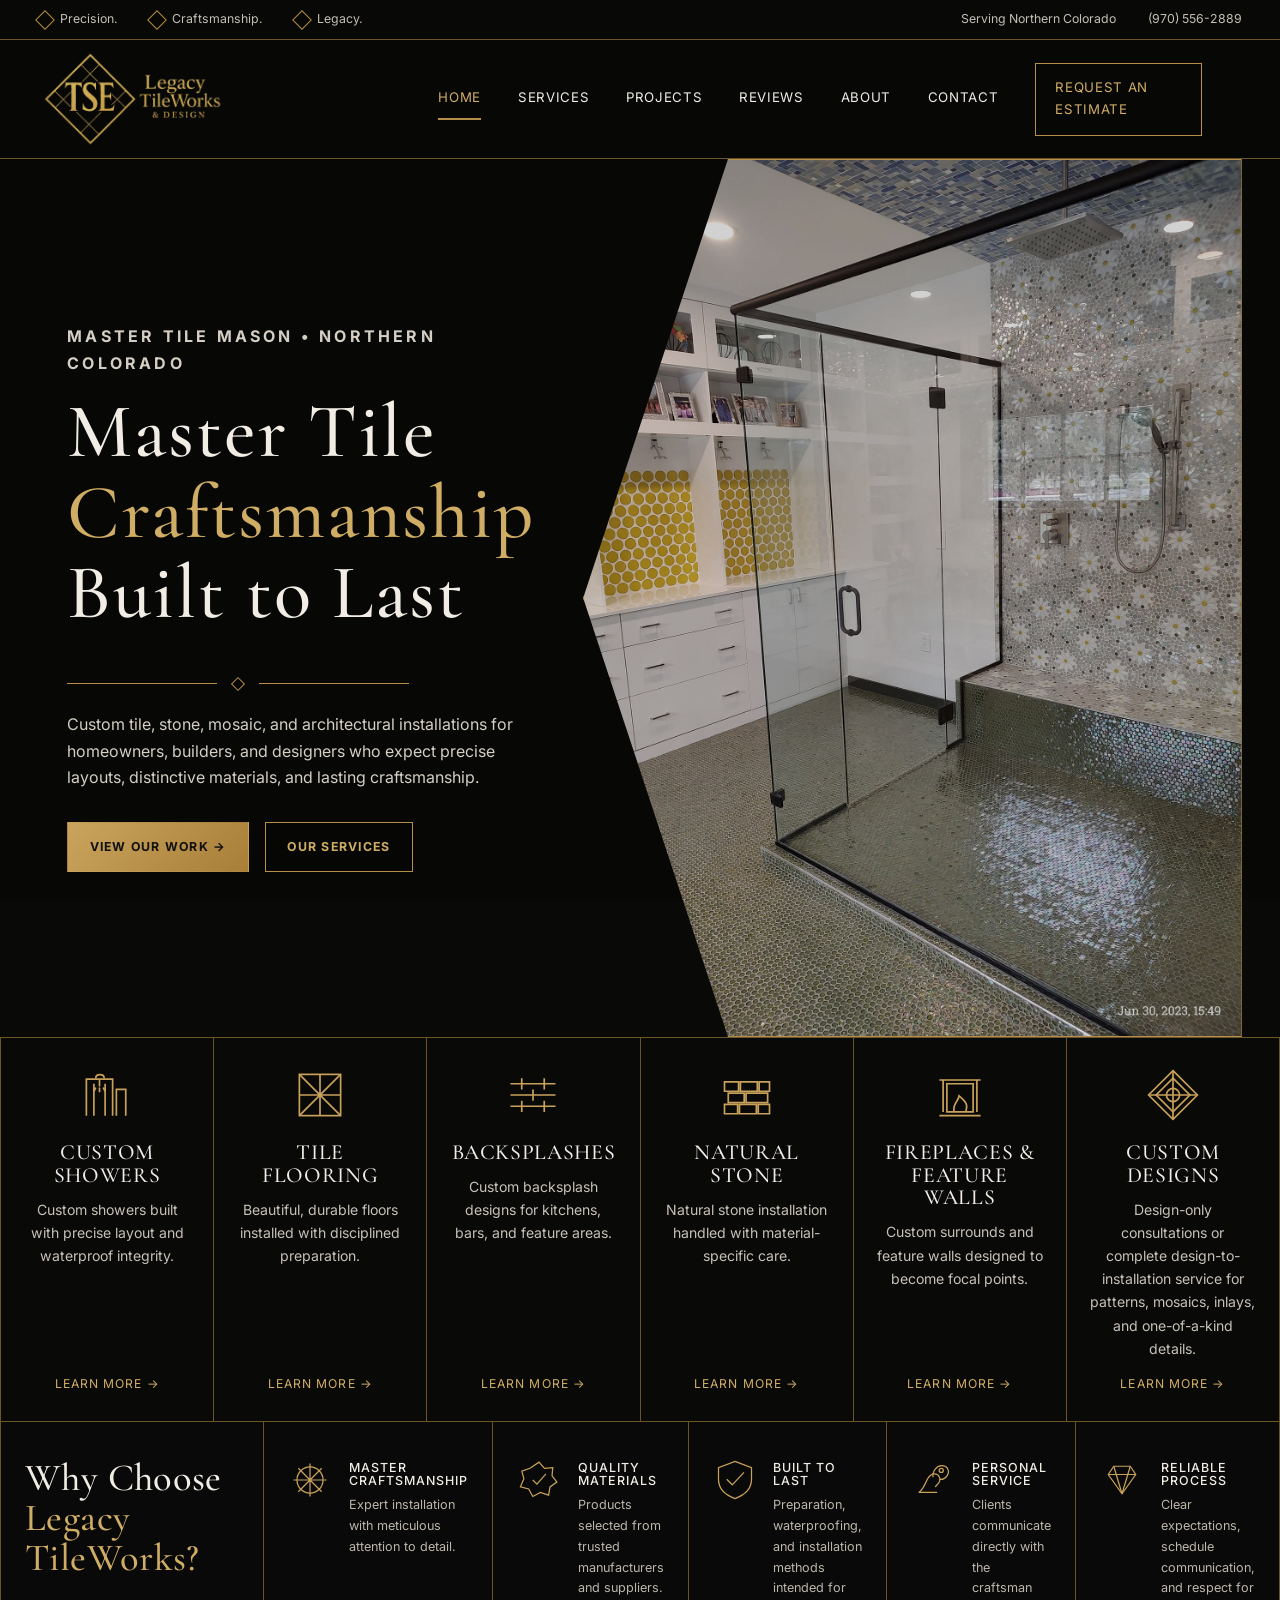
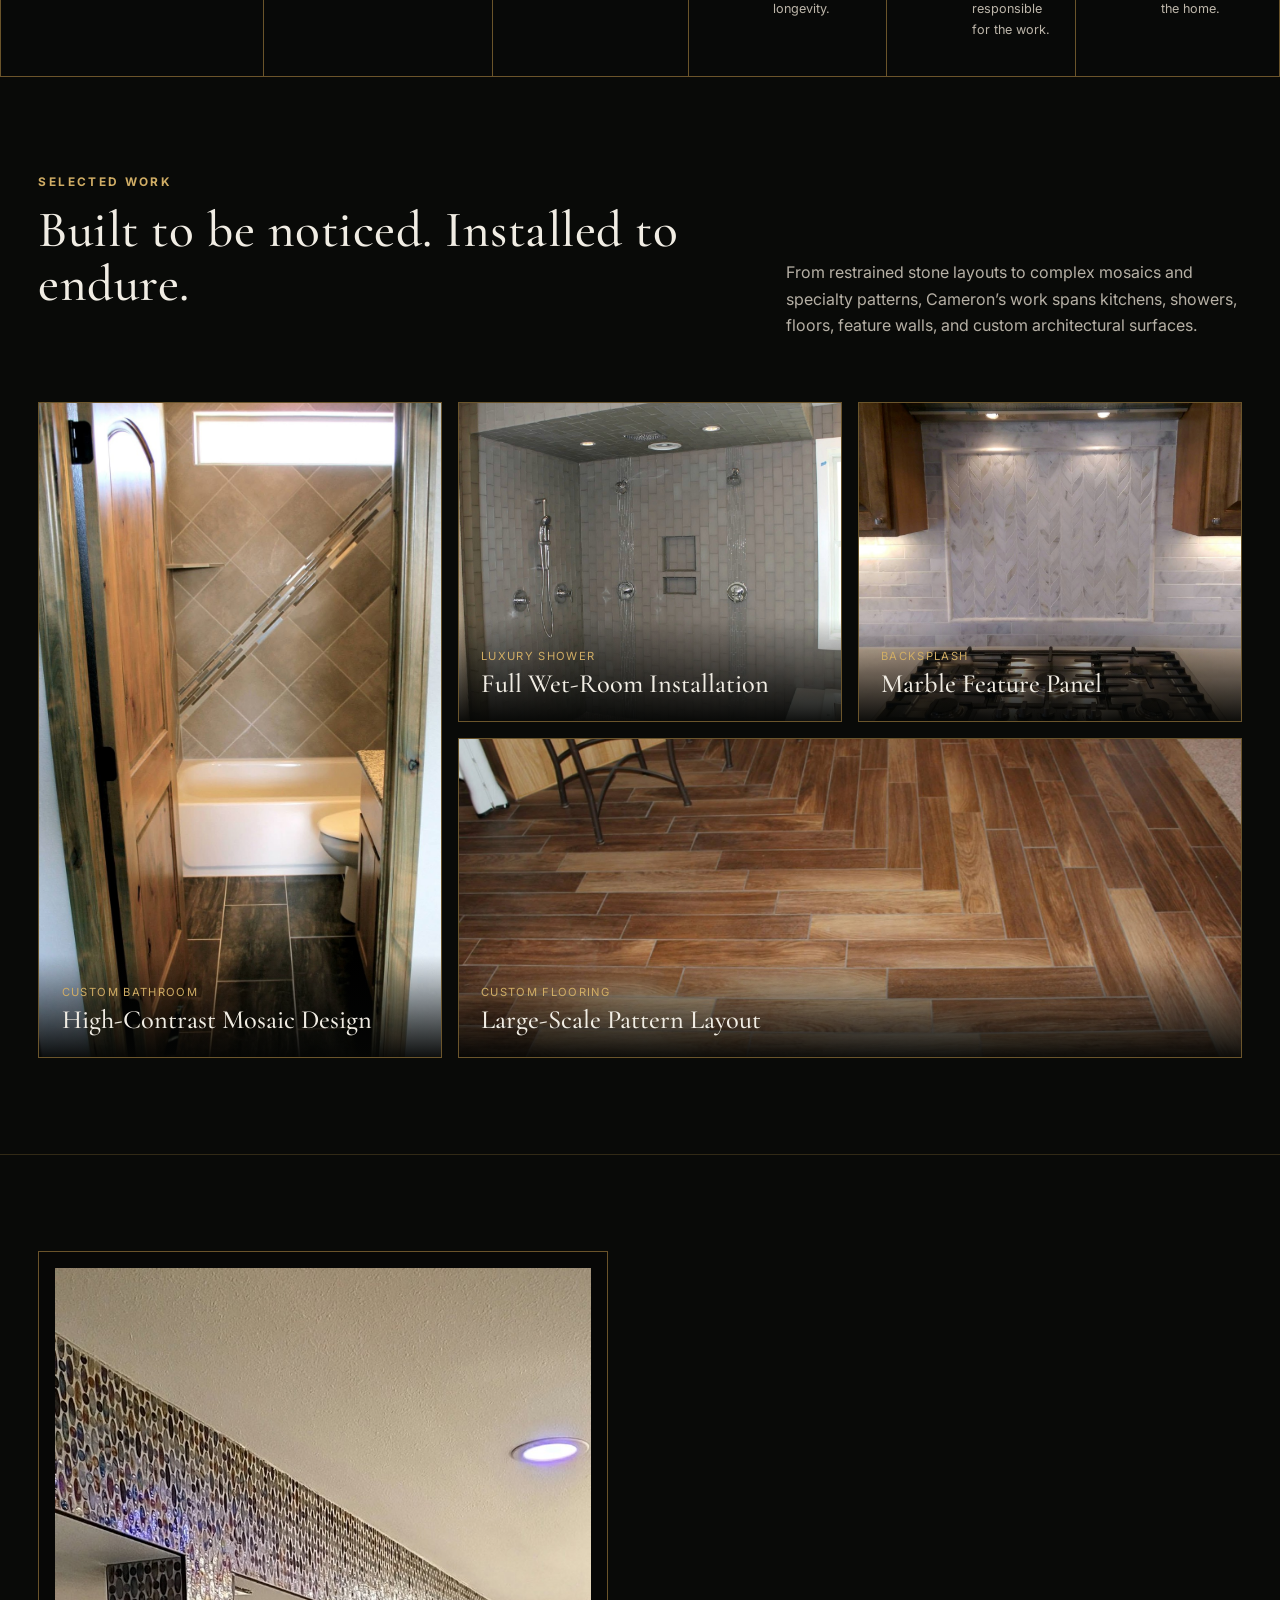
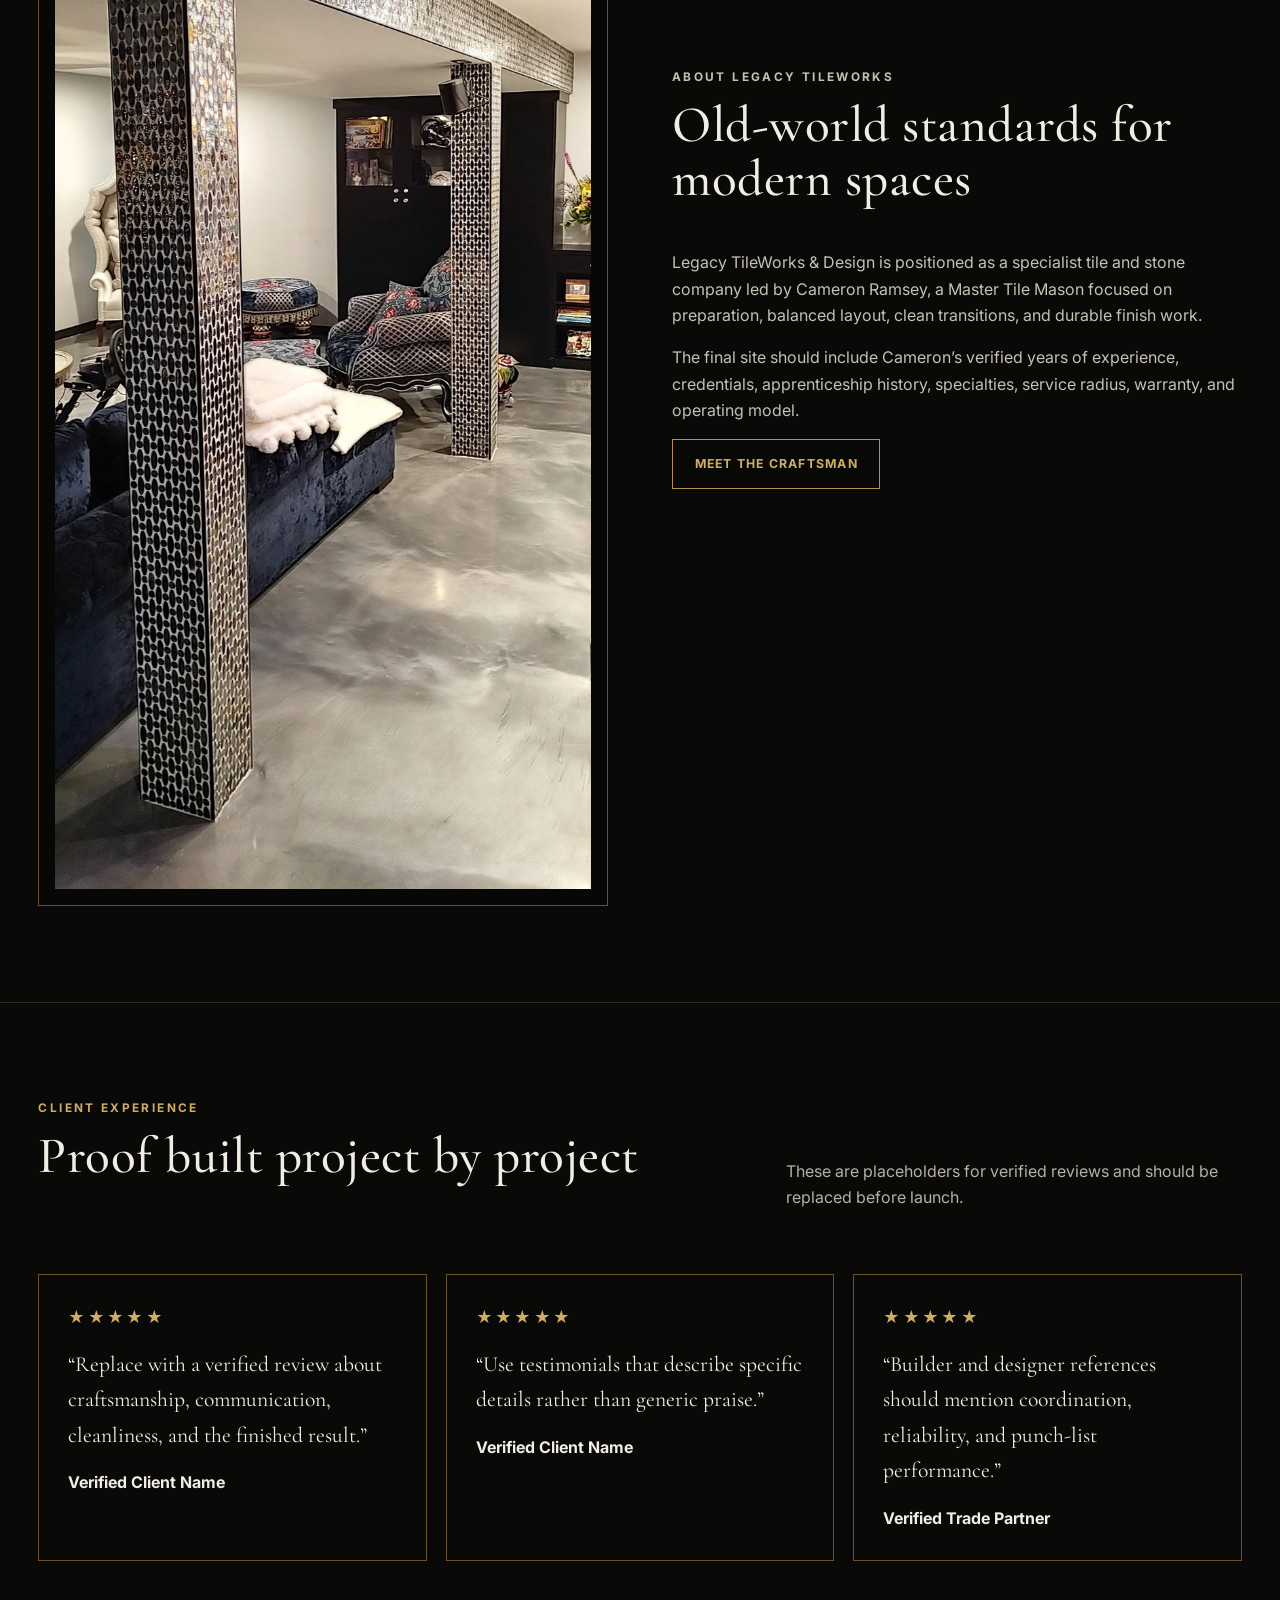
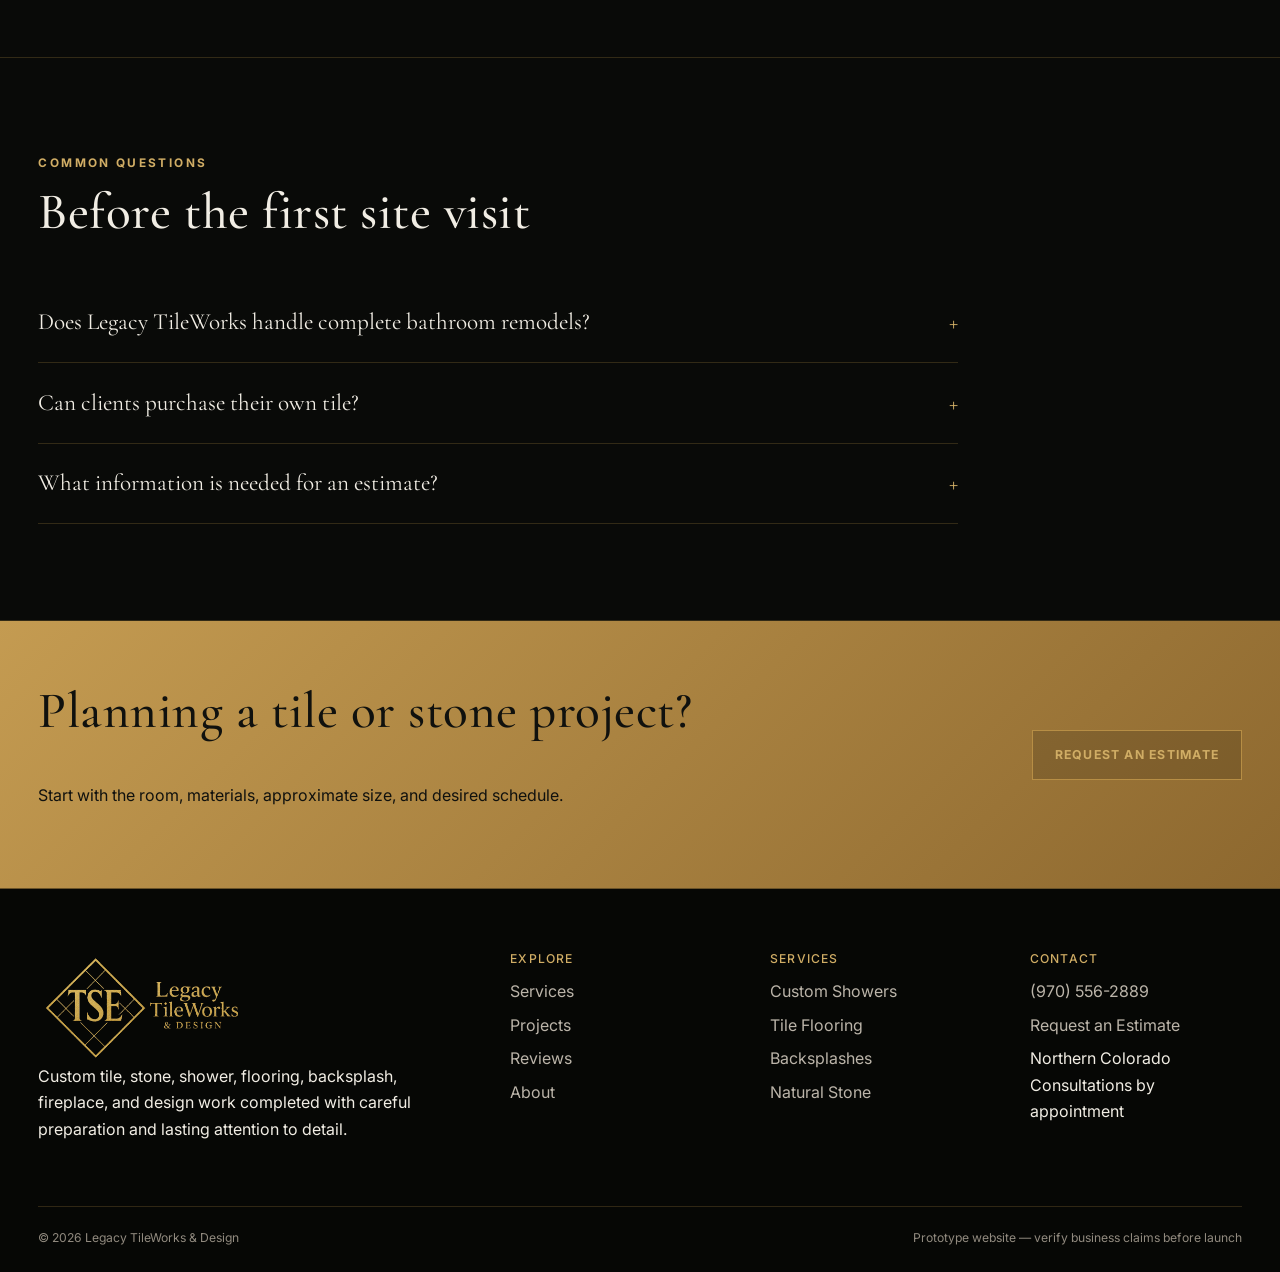
==== index.html @ 68d61e3c "Add files via upload" ====
<!doctype html>
<html lang="en">
<head>
<meta charset="utf-8">
<meta name="viewport" content="width=device-width,initial-scale=1">
<title>Legacy TileWorks & Design | Master Tile Mason</title>
<meta name="description" content="Custom tile, shower, flooring, backsplash, stone, fireplace, and design work in Northern Colorado.">
<meta name="theme-color" content="#090a08">
<link rel="preconnect" href="https://fonts.googleapis.com">
<link rel="preconnect" href="https://fonts.gstatic.com" crossorigin>
<link href="https://fonts.googleapis.com/css2?family=Cormorant+Garamond:wght@400;500;600&family=Inter:wght@400;500;600;700&display=swap" rel="stylesheet">
<link rel="icon" href="favicon.ico" sizes="any">
<link rel="icon" type="image/png" href="favicon-512.png">
<link rel="apple-touch-icon" href="favicon-512.png">
<link rel="stylesheet" href="css/styles.css">
</head>
<body>

<a class="skip" href="#main">Skip to main content</a>
<div class="utility">
  <div class="container">
    <div class="utility-left">
      <span><i class="dot"></i> Precision.</span>
      <span><i class="dot"></i> Craftsmanship.</span>
      <span><i class="dot"></i> Legacy.</span>
    </div>
    <div class="utility-right">
      <span>Serving Northern Colorado</span>
      <a href="tel:+19705562889">(970) 556-2889</a>
    </div>
  </div>
</div>
<header class="site-header">
  <div class="container navbar">
    <a class="logo-wrap" href="index.html" aria-label="Legacy TileWorks and Design home">
      <img src="assets/images/logo-transparent.png" alt="Legacy TileWorks and Design">
    </a>
    <button class="menu-toggle" type="button" aria-expanded="false" aria-label="Toggle navigation">☰</button>
    <nav class="nav" aria-label="Primary navigation">
      <a href="index.html" aria-current="page">Home</a><a href="services.html">Services</a><a href="projects.html">Projects</a><a href="reviews.html">Reviews</a><a href="about.html">About</a><a href="contact.html">Contact</a>
      <a class="nav-cta" href="contact.html#estimate">Request an Estimate</a>
    </nav>
  </div>
</header>

<main id="main" tabindex="-1">

<section class="hero">
  <div class="container hero-grid">
    <div class="hero-copy">
      <p class="eyebrow">Master Tile Mason • Northern Colorado</p>
      <h1 class="hero-title">Master Tile <span class="gold-line">Craftsmanship</span> Built to Last</h1>
      <div class="hero-rule"><span></span></div>
      <p>Custom tile, stone, mosaic, and architectural installations for homeowners, builders, and designers who expect precise layouts, distinctive materials, and lasting craftsmanship.</p>
      <div class="hero-actions">
        <a class="btn btn-gold" href="projects.html">View Our Work →</a>
        <a class="btn btn-outline" href="services.html">Our Services</a>
      </div>
    </div>
    <div class="hero-image">
      <img src="assets/images/hero-bathroom.jpg" alt="Luxury dark tile shower and bathroom">
    </div>
  </div>
</section>
<section class="services-strip"><article class="service-mini">
      <img src="assets/icons/shower.svg" alt="">
      <h3>Custom Showers</h3>
      <p>Custom showers built with precise layout and waterproof integrity.</p>
      <a href="service-showers.html">Learn More →</a>
    </article><article class="service-mini">
      <img src="assets/icons/flooring.svg" alt="">
      <h3>Tile Flooring</h3>
      <p>Beautiful, durable floors installed with disciplined preparation.</p>
      <a href="service-flooring.html">Learn More →</a>
    </article><article class="service-mini">
      <img src="assets/icons/backsplash.svg" alt="">
      <h3>Backsplashes</h3>
      <p>Custom backsplash designs for kitchens, bars, and feature areas.</p>
      <a href="service-backsplashes.html">Learn More →</a>
    </article><article class="service-mini">
      <img src="assets/icons/stone.svg" alt="">
      <h3>Natural Stone</h3>
      <p>Natural stone installation handled with material-specific care.</p>
      <a href="service-stone.html">Learn More →</a>
    </article><article class="service-mini">
      <img src="assets/icons/fireplace.svg" alt="">
      <h3>Fireplaces & Feature Walls</h3>
      <p>Custom surrounds and feature walls designed to become focal points.</p>
      <a href="services.html#features">Learn More →</a>
    </article><article class="service-mini">
      <img src="assets/icons/design.svg" alt="">
      <h3>Custom Designs</h3>
      <p>Design-only consultations or complete design-to-installation service for patterns, mosaics, inlays, and one-of-a-kind details.</p>
      <a href="service-custom-design.html">Learn More →</a>
    </article></section>
<section class="why"><div class="why-grid">
<div class="why-title"><h2>Why Choose<br><span>Legacy TileWorks?</span></h2></div><article class="why-item"><img src="assets/icons/craft.svg" alt=""><div><h4>Master Craftsmanship</h4><p>Expert installation with meticulous attention to detail.</p></div></article><article class="why-item"><img src="assets/icons/quality.svg" alt=""><div><h4>Quality Materials</h4><p>Products selected from trusted manufacturers and suppliers.</p></div></article><article class="why-item"><img src="assets/icons/durable.svg" alt=""><div><h4>Built to Last</h4><p>Preparation, waterproofing, and installation methods intended for longevity.</p></div></article><article class="why-item"><img src="assets/icons/service.svg" alt=""><div><h4>Personal Service</h4><p>Clients communicate directly with the craftsman responsible for the work.</p></div></article><article class="why-item"><img src="assets/icons/reliable.svg" alt=""><div><h4>Reliable Process</h4><p>Clear expectations, schedule communication, and respect for the home.</p></div></article></div></section>
<section class="section portfolio-feature">
  <div class="container">
    <div class="section-heading">
      <div><p class="eyebrow">Selected Work</p><h2>Built to be noticed. Installed to endure.</h2></div>
      <p>From restrained stone layouts to complex mosaics and specialty patterns, Cameron’s work spans kitchens, showers, floors, feature walls, and custom architectural surfaces.</p>
    </div>
    <div class="portfolio-showcase">
      <a class="portfolio-tile portfolio-tall" href="projects.html">
        <img src="assets/images/portfolio/bathroom-1.jpg" alt="Black scallop tile bathroom with gold fixtures">
        <div class="overlay"><span>Custom Bathroom</span><h3>High-Contrast Mosaic Design</h3></div>
      </a>
      <a class="portfolio-tile" href="projects.html">
        <img src="assets/images/portfolio/shower-2.jpg" alt="Large custom grey tiled shower">
        <div class="overlay"><span>Luxury Shower</span><h3>Full Wet-Room Installation</h3></div>
      </a>
      <a class="portfolio-tile" href="projects.html">
        <img src="assets/images/portfolio/backsplash-7.jpg" alt="White marble backsplash with decorative inset">
        <div class="overlay"><span>Backsplash</span><h3>Marble Feature Panel</h3></div>
      </a>
      <a class="portfolio-tile portfolio-wide" href="projects.html">
        <img src="assets/images/portfolio/floor-1.jpg" alt="Custom patterned tile floor">
        <div class="overlay"><span>Custom Flooring</span><h3>Large-Scale Pattern Layout</h3></div>
      </a>
    </div>
  </div>
</section>
<section class="section">
  <div class="container about-grid">
    <div class="about-image"><img src="assets/images/portfolio/pillars-1.jpg" alt="Custom tiled architectural columns"></div>
    <div class="about-copy">
      <p class="eyebrow">About Legacy TileWorks</p>
      <h2>Old-world standards for modern spaces</h2>
      <p>Legacy TileWorks &amp; Design is positioned as a specialist tile and stone company led by Cameron Ramsey, a Master Tile Mason focused on preparation, balanced layout, clean transitions, and durable finish work.</p>
      <p>The final site should include Cameron’s verified years of experience, credentials, apprenticeship history, specialties, service radius, warranty, and operating model.</p>
      <a class="btn btn-outline" href="about.html">Meet the Craftsman</a>
    </div>
  </div>
</section>
<section class="section">
  <div class="container">
    <div class="section-heading"><div><p class="eyebrow">Client Experience</p><h2>Proof built project by project</h2></div><p>These are placeholders for verified reviews and should be replaced before launch.</p></div>
    <div class="testimonials">
      <article class="testimonial"><div class="stars">★★★★★</div><blockquote>“Replace with a verified review about craftsmanship, communication, cleanliness, and the finished result.”</blockquote><strong>Verified Client Name</strong></article>
      <article class="testimonial"><div class="stars">★★★★★</div><blockquote>“Use testimonials that describe specific details rather than generic praise.”</blockquote><strong>Verified Client Name</strong></article>
      <article class="testimonial"><div class="stars">★★★★★</div><blockquote>“Builder and designer references should mention coordination, reliability, and punch-list performance.”</blockquote><strong>Verified Trade Partner</strong></article>
    </div>
  </div>
</section>
<section class="section">
  <div class="container">
    <p class="eyebrow">Common Questions</p><h2>Before the first site visit</h2>
    <div class="faq">
      <div class="faq-item"><button class="faq-q" aria-expanded="false"><span>Does Legacy TileWorks handle complete bathroom remodels?</span><span>+</span></button><div class="faq-a">Legacy TileWorks specializes in tile services rather than full general-contracting remodels. Cameron handles the tile-related work, including demolition of tile areas, waterproofing, wall replacement or reconstruction where required for the tile system, shower niches, custom benches, curbs, dams, surface preparation, and complete tile installation. Plumbing, electrical, cabinetry, HVAC, and other non-tile trades are handled separately.</div></div>
      <div class="faq-item"><button class="faq-q" aria-expanded="false"><span>Can clients purchase their own tile?</span><span>+</span></button><div class="faq-a">Yes. Clients purchase their own tile because Legacy TileWorks does not stock tile. This gives each client control over style, material, and budget. Cameron can provide design guidance, layout recommendations, and advice on quantities, trim pieces, and suitability before materials are purchased.</div></div>
      <div class="faq-item"><button class="faq-q" aria-expanded="false"><span>What information is needed for an estimate?</span><span>+</span></button><div class="faq-a">Every estimate begins with an on-site consultation. Cameron visits the project, takes measurements, reviews the installation area, discusses the design and specifications, and identifies tile-system preparation or waterproofing requirements. He then prepares a written estimate and delivers it digitally within two business days.</div></div>
    </div>
  </div>
</section>
<section class="cta"><div class="container"><div><h2>Planning a tile or stone project?</h2><p>Start with the room, materials, approximate size, and desired schedule.</p></div><a class="btn btn-outline" href="contact.html#estimate">Request an Estimate</a></div></section>

</main>

<footer class="footer">
  <div class="container footer-grid">
    <div>
      <img class="footer-logo" src="assets/images/logo-transparent.png" alt="Legacy TileWorks and Design">
      <p>Custom tile, stone, shower, flooring, backsplash, fireplace, and design work completed with careful preparation and lasting attention to detail.</p>
    </div>
    <div>
      <h3>Explore</h3>
      <a href="services.html">Services</a>
      <a href="projects.html">Projects</a>
      <a href="reviews.html">Reviews</a>
      <a href="about.html">About</a>
    </div>
    <div>
      <h3>Services</h3>
      <a href="service-showers.html">Custom Showers</a>
      <a href="service-flooring.html">Tile Flooring</a>
      <a href="service-backsplashes.html">Backsplashes</a>
      <a href="service-stone.html">Natural Stone</a>
    </div>
    <div>
      <h3>Contact</h3>
      <a href="tel:+19705562889">(970) 556-2889</a>
      <a href="contact.html#estimate">Request an Estimate</a>
      <p>Northern Colorado<br>Consultations by appointment</p>
    </div>
  </div>
  <div class="container footer-bottom">
    <span>© <span id="year"></span> Legacy TileWorks &amp; Design</span>
    <span>Prototype website — verify business claims before launch</span>
  </div>
</footer>
<script src="js/main.js"></script>

</body>
</html>
---- css/styles.css ----
:root{
  --black:#090a08;
  --panel:#10110e;
  --panel-2:#151611;
  --gold:#b78e45;
  --gold-light:#d0ad65;
  --gold-pale:#e2c98e;
  --text:#f1ede4;
  --muted:#b6b0a5;
  --line:rgba(197,154,75,.52);
  --line-soft:rgba(197,154,75,.22);
  --max:1440px;
}
*{box-sizing:border-box}
html{scroll-behavior:smooth}
body{
  margin:0;
  color:var(--text);
    background-color:#090a08;
  background-image:
    linear-gradient(rgba(7,8,6,.96),rgba(7,8,6,.96));
  background-repeat:no-repeat;
  background-position:center;
  background-attachment:fixed;
  font-family:Inter,Arial,Helvetica,sans-serif;
  line-height:1.65;
}
img{max-width:100%;display:block}
a{text-decoration:none;color:inherit}
button,input,select,textarea{font:inherit}
button{cursor:pointer}
.container{width:min(var(--max),94vw);margin:auto}
.skip{position:absolute;left:-9999px}
.skip:focus{left:1rem;top:1rem;z-index:9999;padding:.8rem 1rem;background:var(--gold-light);color:#111}
h1,h2,h3,h4{font-family:"Cormorant Garamond",Georgia,serif;margin-top:0;line-height:1.05;font-weight:500}
h1{font-size:clamp(3.3rem,6vw,6.8rem);letter-spacing:.025em}
h2{font-size:clamp(2.5rem,4vw,4.6rem);letter-spacing:.01em}
h3{font-size:1.65rem}
p{margin-top:0}
.eyebrow{text-transform:uppercase;letter-spacing:.2em;color:var(--gold-light);font-size:.74rem;font-weight:700}
.btn{display:inline-flex;align-items:center;justify-content:center;min-height:50px;padding:.8rem 1.35rem;border:1px solid transparent;text-transform:uppercase;letter-spacing:.1em;font-size:.77rem;font-weight:700;transition:.2s ease}
.btn:hover{transform:translateY(-2px)}
.btn-gold{background:linear-gradient(135deg,#caa45d,#a87e38);color:#111}
.btn-outline{border-color:var(--gold);color:var(--gold-light);background:rgba(0,0,0,.15)}
.utility{height:40px;background:#080906;border-bottom:1px solid var(--line);font-size:.77rem;color:#c5bfb3}
.utility .container{height:100%;display:flex;align-items:center;justify-content:space-between;gap:2rem}
.utility-left,.utility-right{display:flex;align-items:center;gap:2rem}
.utility span{display:inline-flex;align-items:center;gap:.5rem}
.dot{width:14px;height:14px;border:1px solid var(--gold);transform:rotate(45deg);display:inline-block}
.site-header{position:sticky;top:0;z-index:1000;background:rgba(8,9,7,.97);border-bottom:1px solid var(--line);backdrop-filter:blur(10px)}
.navbar{min-height:118px;display:grid;grid-template-columns:360px 1fr auto;align-items:center;gap:2.5rem}
.logo-wrap{display:flex;align-items:center;min-width:0}
.logo-wrap img{width:340px;height:100px;object-fit:contain;object-position:left center}
.nav{display:flex;align-items:center;justify-content:center;gap:2.3rem;font-size:.83rem;letter-spacing:.05em;text-transform:uppercase}
.nav a{padding:.55rem 0;border-bottom:2px solid transparent}
.nav a:hover,.nav a[aria-current="page"]{color:var(--gold-light);border-color:var(--gold)}
.nav-cta{border:1px solid var(--gold)!important;padding:.85rem 1.2rem!important;color:var(--gold-light)}
.menu-toggle{display:none;background:none;border:0;color:var(--gold-light);font-size:1.9rem}
.hero{position:relative;min-height:640px;border-bottom:1px solid var(--line);overflow:hidden}
.hero-grid{display:grid;grid-template-columns:.95fr 1.3fr;min-height:640px}
.hero-copy{display:flex;flex-direction:column;justify-content:center;padding:4.5rem 3rem 4.5rem 1.8rem;position:relative;z-index:2}
.hero-title{margin-bottom:1.6rem}
.hero-title .gold-line{color:var(--gold-light);display:block}
.hero-rule{display:flex;align-items:center;gap:1rem;margin:1.2rem 0 1.4rem}
.hero-rule:before,.hero-rule:after{content:"";height:1px;background:var(--gold);width:150px}
.hero-rule span{width:10px;height:10px;border:1px solid var(--gold);transform:rotate(45deg)}
.hero-copy p{max-width:600px;color:#d4cec3;font-size:1rem}
.hero-actions{display:flex;gap:1rem;flex-wrap:wrap;margin-top:1rem}
.hero-image{position:relative;overflow:hidden;clip-path:polygon(22% 0,100% 0,100% 100%,22% 100%,0 50%)}
.hero-image:before{content:"";position:absolute;inset:0;border:1px solid var(--gold);z-index:2;pointer-events:none}
.hero-image img{width:100%;height:100%;object-fit:cover;filter:saturate(.78) contrast(1.06) brightness(.82)}
.services-strip{display:grid;grid-template-columns:repeat(6,1fr);border-bottom:1px solid var(--line);border-left:1px solid var(--line)}
.service-mini{min-height:260px;padding:1.7rem 1.4rem;border-right:1px solid var(--line);display:flex;flex-direction:column;align-items:center;text-align:center;background:rgba(9,10,8,.68)}
.service-mini img{width:60px;height:60px;margin-bottom:1rem}
.service-mini h3{font-size:1.35rem;margin-bottom:.7rem;text-transform:uppercase;letter-spacing:.03em}
.service-mini p{color:#c7c1b6;font-size:.88rem;flex:1}
.service-mini a{color:var(--gold-light);font-size:.76rem;text-transform:uppercase;letter-spacing:.09em}
.why{border-bottom:1px solid var(--line);background:rgba(9,10,8,.66)}
.why-grid{display:grid;grid-template-columns:1.4fr repeat(5,1fr);border-left:1px solid var(--line)}
.why-title,.why-item{padding:2.2rem 1.5rem;border-right:1px solid var(--line)}
.why-title h2{font-size:2.4rem;margin:0}
.why-title h2 span{color:var(--gold-light)}
.why-item{display:grid;grid-template-columns:48px 1fr;gap:.8rem}
.why-item img{width:44px}
.why-item h4{font-family:Inter,Arial,sans-serif;text-transform:uppercase;letter-spacing:.08em;font-size:.78rem;margin:.2rem 0 .5rem}
.why-item p{color:#bdb6aa;font-size:.79rem;margin:0}
.section{padding:6rem 0;border-bottom:1px solid var(--line-soft)}
.section-heading{display:grid;grid-template-columns:1.2fr .8fr;gap:4rem;align-items:end;margin-bottom:3rem}
.section-heading p:last-child{color:var(--muted)}
.project-grid{display:grid;grid-template-columns:repeat(3,1fr);gap:1.2rem}
.project-card{position:relative;min-height:430px;border:1px solid var(--line);overflow:hidden}
.project-card img{width:100%;height:100%;object-fit:cover;filter:saturate(.74) brightness(.78);transition:transform .4s ease}
.project-card:hover img{transform:scale(1.03)}
.project-card .overlay{position:absolute;inset:auto 0 0;padding:1.5rem;background:linear-gradient(transparent,rgba(4,5,4,.96));z-index:2}
.project-card .overlay p{margin:0;color:#c6c0b4;font-size:.83rem}
.about-grid{display:grid;grid-template-columns:1fr 1fr;gap:4rem;align-items:center}
.about-image{border:1px solid var(--line);padding:1rem;background:rgba(0,0,0,.28)}
.about-copy p{color:#c6c0b4}
.testimonials{display:grid;grid-template-columns:repeat(3,1fr);gap:1.2rem}
.testimonial{border:1px solid var(--line);padding:1.8rem;background:rgba(9,10,8,.68)}
.stars{color:var(--gold-light);letter-spacing:.15em}
.testimonial blockquote{font-family:"Cormorant Garamond",Georgia,serif;font-size:1.35rem;margin:1rem 0}
.faq{max-width:920px}
.faq-item{border-bottom:1px solid var(--line-soft)}
.faq-q{width:100%;border:0;background:none;color:var(--text);display:flex;justify-content:space-between;gap:1rem;padding:1.3rem 0;text-align:left;font-family:"Cormorant Garamond",Georgia,serif;font-size:1.45rem}
.faq-q span:last-child{color:var(--gold-light)}
.faq-a{display:none;padding:0 0 1.3rem;color:#bbb4a9}
.faq-item.open .faq-a{display:block}
.page-hero{padding:6rem 0 5rem;border-bottom:1px solid var(--line);background:linear-gradient(90deg,rgba(8,9,7,.97),rgba(8,9,7,.88))}
.breadcrumb{font-size:.72rem;text-transform:uppercase;letter-spacing:.1em;color:#978f82;margin-bottom:1.4rem}
.breadcrumb a{color:var(--gold-light)}
.content-grid{display:grid;grid-template-columns:repeat(2,1fr);gap:1.2rem}
.content-card{border:1px solid var(--line);padding:2rem;background:rgba(9,10,8,.72)}
.content-card p{color:#beb7ab}
.gallery-filters{display:flex;gap:.7rem;flex-wrap:wrap;margin-bottom:2rem}
.filter-btn{border:1px solid var(--line);background:#0d0e0b;color:var(--text);padding:.7rem 1rem}
.filter-btn.active{background:var(--gold);color:#111}
.contact-grid{display:grid;grid-template-columns:.8fr 1.2fr;gap:3rem}
.contact-card{border:1px solid var(--line);padding:2rem;background:rgba(9,10,8,.72)}
.contact-card .phone{font-family:"Cormorant Garamond",Georgia,serif;font-size:2rem;color:var(--gold-light)}
.form-grid{display:grid;grid-template-columns:1fr 1fr;gap:1rem}
.full{grid-column:1/-1}
label{display:block;font-size:.74rem;text-transform:uppercase;letter-spacing:.08em;color:#d4cec2}
input,select,textarea{width:100%;padding:.9rem;margin-top:.4rem;border:1px solid var(--line);background:#0b0c09;color:var(--text)}
input:focus,select:focus,textarea:focus{outline:2px solid rgba(208,173,101,.3);border-color:var(--gold-light)}
.form-status{min-height:1.4rem;color:#c9c2b5}
.cta{padding:4rem 0;background:linear-gradient(135deg,#c49b51,#8d682f);color:#10110e}
.cta .container{display:flex;align-items:center;justify-content:space-between;gap:2rem}
.footer{padding:4rem 0 1.5rem;background:#060705;border-top:1px solid var(--line)}
.footer-grid{display:grid;grid-template-columns:2fr 1fr 1fr 1fr;gap:3rem}
.footer-logo{width:360px;height:110px;object-fit:contain;object-position:left}
.footer h3{font-family:Inter,Arial,sans-serif;color:var(--gold-light);font-size:.76rem;text-transform:uppercase;letter-spacing:.1em}
.footer a{display:block;margin:.45rem 0;color:#bbb4a9}
.footer-bottom{display:flex;justify-content:space-between;border-top:1px solid var(--line-soft);margin-top:3rem;padding-top:1.3rem;font-size:.76rem;color:#918a7f}
@media(max-width:1100px){
  .navbar{grid-template-columns:300px 1fr auto}
  .logo-wrap img{width:285px}
  .nav{gap:1.2rem}
  .services-strip{grid-template-columns:repeat(3,1fr)}
  .why-grid{grid-template-columns:1fr repeat(2,1fr)}
  .why-title{grid-column:1/-1}
}
@media(max-width:900px){
  .menu-toggle{display:block}
  .nav{display:none;position:absolute;top:118px;left:0;right:0;background:#080906;flex-direction:column;align-items:stretch;padding:1.5rem 3vw;border-bottom:1px solid var(--line)}
  .nav.open{display:flex}
  .navbar{grid-template-columns:1fr auto}
  .hero-grid{grid-template-columns:1fr}
  .hero-image{min-height:430px;clip-path:none}
  .hero-copy{padding-left:3vw}
  .section-heading,.about-grid,.contact-grid{grid-template-columns:1fr}
  .project-grid,.testimonials{grid-template-columns:repeat(2,1fr)}
  .footer-grid{grid-template-columns:repeat(2,1fr)}
}
@media(max-width:650px){
  .utility-left{display:none}
  .utility .container{justify-content:flex-end}
  .logo-wrap img{width:250px;height:86px}
  .navbar{min-height:95px}
  .nav{top:95px}
  .services-strip,.why-grid,.project-grid,.testimonials,.content-grid{grid-template-columns:1fr}
  .service-mini{min-height:220px}
  .why-title{grid-column:auto}
  .section{padding:4.5rem 0}
  .form-grid{grid-template-columns:1fr}
  .full{grid-column:auto}
  .cta .container,.footer-bottom{align-items:flex-start;flex-direction:column}
  .footer-grid{grid-template-columns:1fr}
}
@media(prefers-reduced-motion:reduce){html{scroll-behavior:auto}*{transition:none!important}}


/* Real portfolio presentation */
.portfolio-showcase{
  display:grid;
  grid-template-columns:1.05fr 1fr 1fr;
  grid-template-rows:320px 320px;
  gap:1rem;
}
.portfolio-tile{
  position:relative;
  overflow:hidden;
  border:1px solid var(--line);
  min-height:0;
}
.portfolio-tile img{
  width:100%;
  height:100%;
  object-fit:cover;
  transition:transform .45s ease;
}
.portfolio-tile:hover img{transform:scale(1.025)}
.portfolio-tile.portfolio-tall{grid-row:1 / span 2}
.portfolio-tile.portfolio-wide{grid-column:2 / span 2}
.portfolio-tile .overlay{
  position:absolute;
  inset:auto 0 0;
  padding:1.4rem;
  background:linear-gradient(transparent,rgba(4,5,4,.95));
}
.portfolio-tile .overlay span{
  color:var(--gold-light);
  font-size:.7rem;
  text-transform:uppercase;
  letter-spacing:.12em;
}
.portfolio-tile .overlay h3{margin:.25rem 0 0}

.masonry-gallery{
  columns:3 330px;
  column-gap:1rem;
}
.masonry-item{
  break-inside:avoid;
  margin:0 0 1rem;
  border:1px solid var(--line);
  background:rgba(9,10,8,.72);
}
.gallery-open{
  width:100%;
  padding:0;
  border:0;
  background:none;
  color:inherit;
  text-align:left;
}
.gallery-open img{
  width:100%;
  height:auto;
  display:block;
}
.gallery-caption{
  display:block;
  padding:1.1rem 1.2rem 1.25rem;
}
.gallery-caption small{
  display:block;
  color:var(--gold-light);
  text-transform:uppercase;
  letter-spacing:.12em;
  font-size:.66rem;
  margin-bottom:.3rem;
}
.gallery-caption strong{
  display:block;
  font-family:"Cormorant Garamond",Georgia,serif;
  font-size:1.5rem;
  font-weight:500;
}
.gallery-caption em{
  display:block;
  margin-top:.35rem;
  color:var(--muted);
  font-style:normal;
  font-size:.82rem;
}
.lightbox{
  position:fixed;
  inset:0;
  z-index:5000;
  background:rgba(0,0,0,.94);
  display:grid;
  place-items:center;
  padding:3rem;
}
.lightbox[hidden]{display:none}
.lightbox img{
  max-width:min(1400px,92vw);
  max-height:82vh;
  object-fit:contain;
}
.lightbox p{
  color:var(--gold-light);
  font-family:"Cormorant Garamond",Georgia,serif;
  font-size:1.5rem;
  margin:.8rem 0 0;
}
.lightbox-close{
  position:absolute;
  top:1rem;
  right:1.25rem;
  border:0;
  background:none;
  color:white;
  font-size:3rem;
  line-height:1;
}
@media(max-width:900px){
  .portfolio-showcase{
    grid-template-columns:1fr 1fr;
    grid-template-rows:320px 320px 320px;
  }
  .portfolio-tile.portfolio-tall{grid-row:1 / span 2}
  .portfolio-tile.portfolio-wide{grid-column:1 / span 2}
}
@media(max-width:650px){
  .portfolio-showcase{
    display:grid;
    grid-template-columns:1fr;
    grid-template-rows:none;
  }
  .portfolio-tile,
  .portfolio-tile.portfolio-tall,
  .portfolio-tile.portfolio-wide{
    grid-column:auto;
    grid-row:auto;
    min-height:340px;
  }
  .masonry-gallery{columns:1}
  .lightbox{padding:1rem}
}


.process-detail-grid{
  display:grid;
  grid-template-columns:repeat(5,1fr);
  gap:1px;
  border:1px solid var(--line);
  background:var(--line);
}
.process-detail-card{
  background:rgba(9,10,8,.94);
  padding:1.6rem 1.35rem;
}
.process-detail-card span{
  display:block;
  color:var(--gold-light);
  font-size:.72rem;
  font-weight:700;
  letter-spacing:.15em;
  margin-bottom:1rem;
}
.process-detail-card h3{
  font-size:1.4rem;
  margin-bottom:.75rem;
}
.process-detail-card p{
  color:var(--muted);
  font-size:.86rem;
  margin-bottom:0;
}
.content-card ul{
  padding-left:1.2rem;
  color:var(--muted);
}
.content-card li+li{margin-top:.8rem}
@media(max-width:1100px){
  .process-detail-grid{grid-template-columns:repeat(2,1fr)}
}
@media(max-width:650px){
  .process-detail-grid{grid-template-columns:1fr}
}
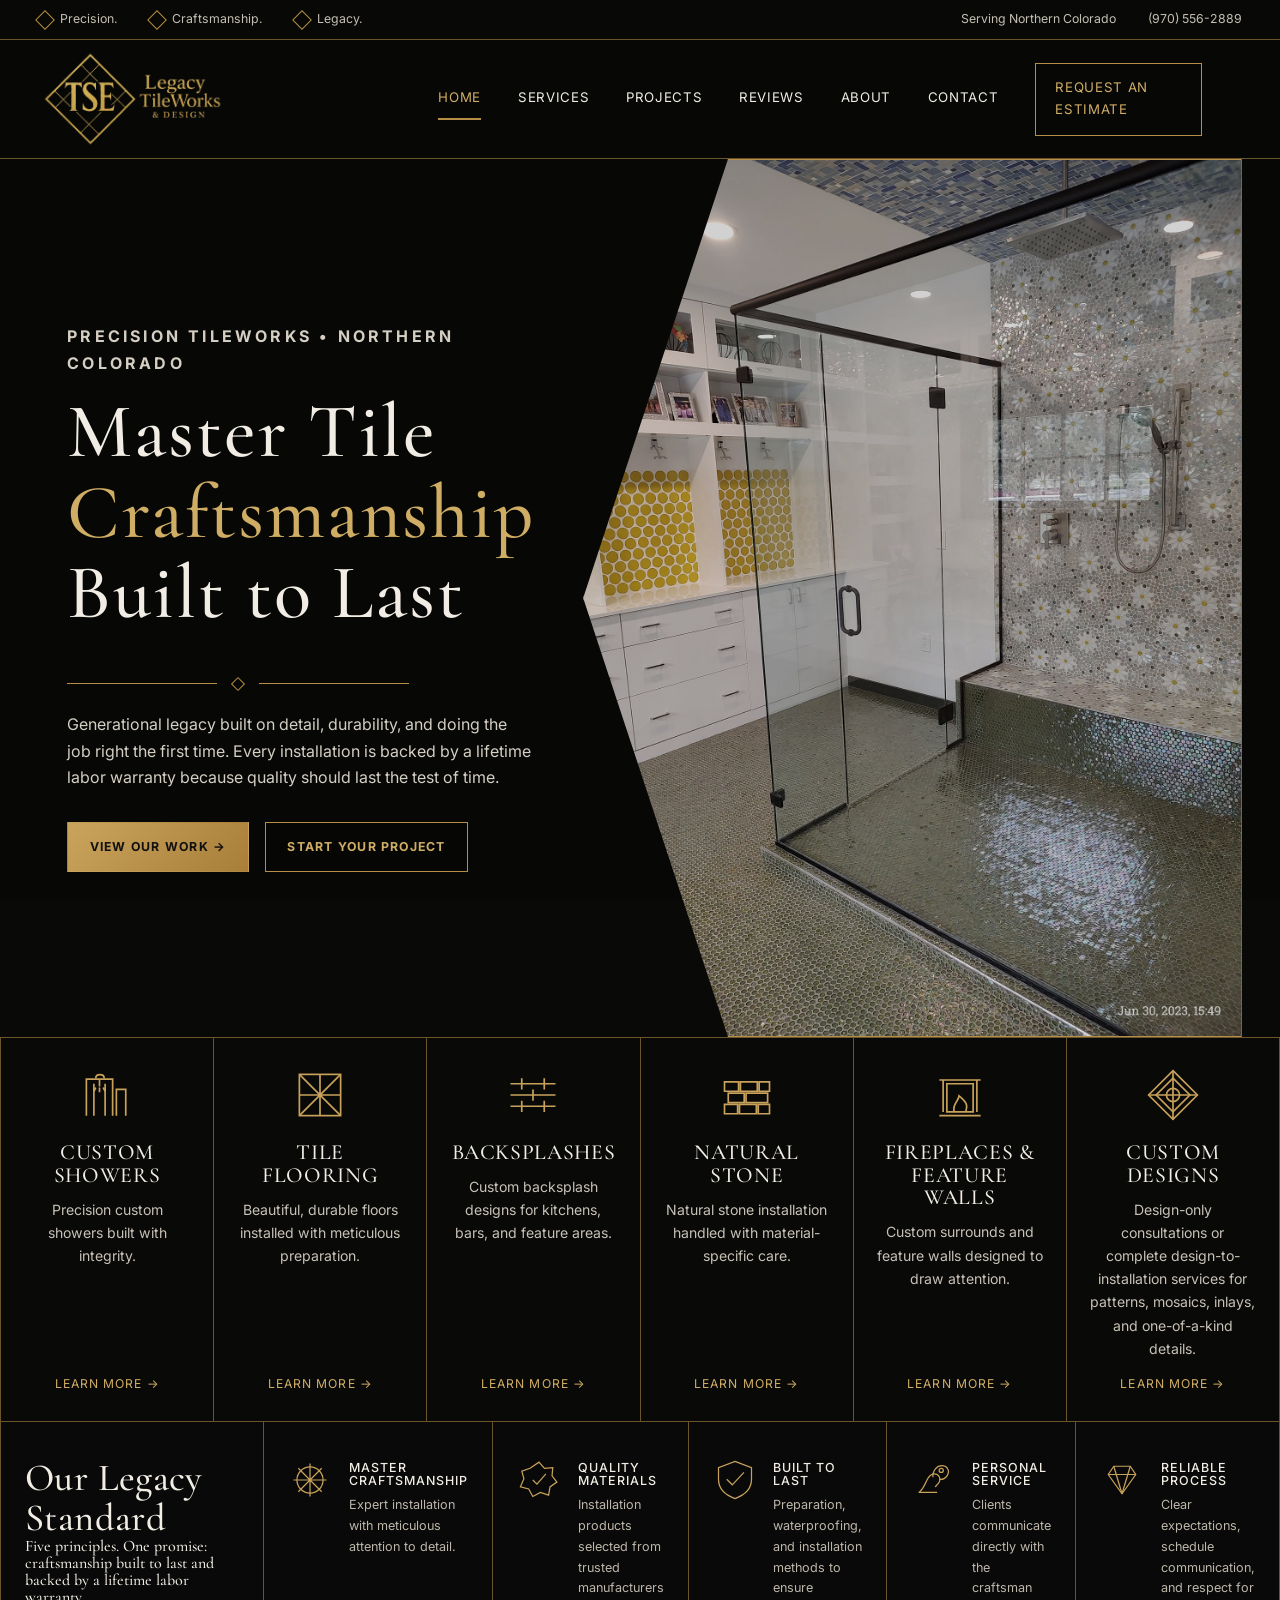
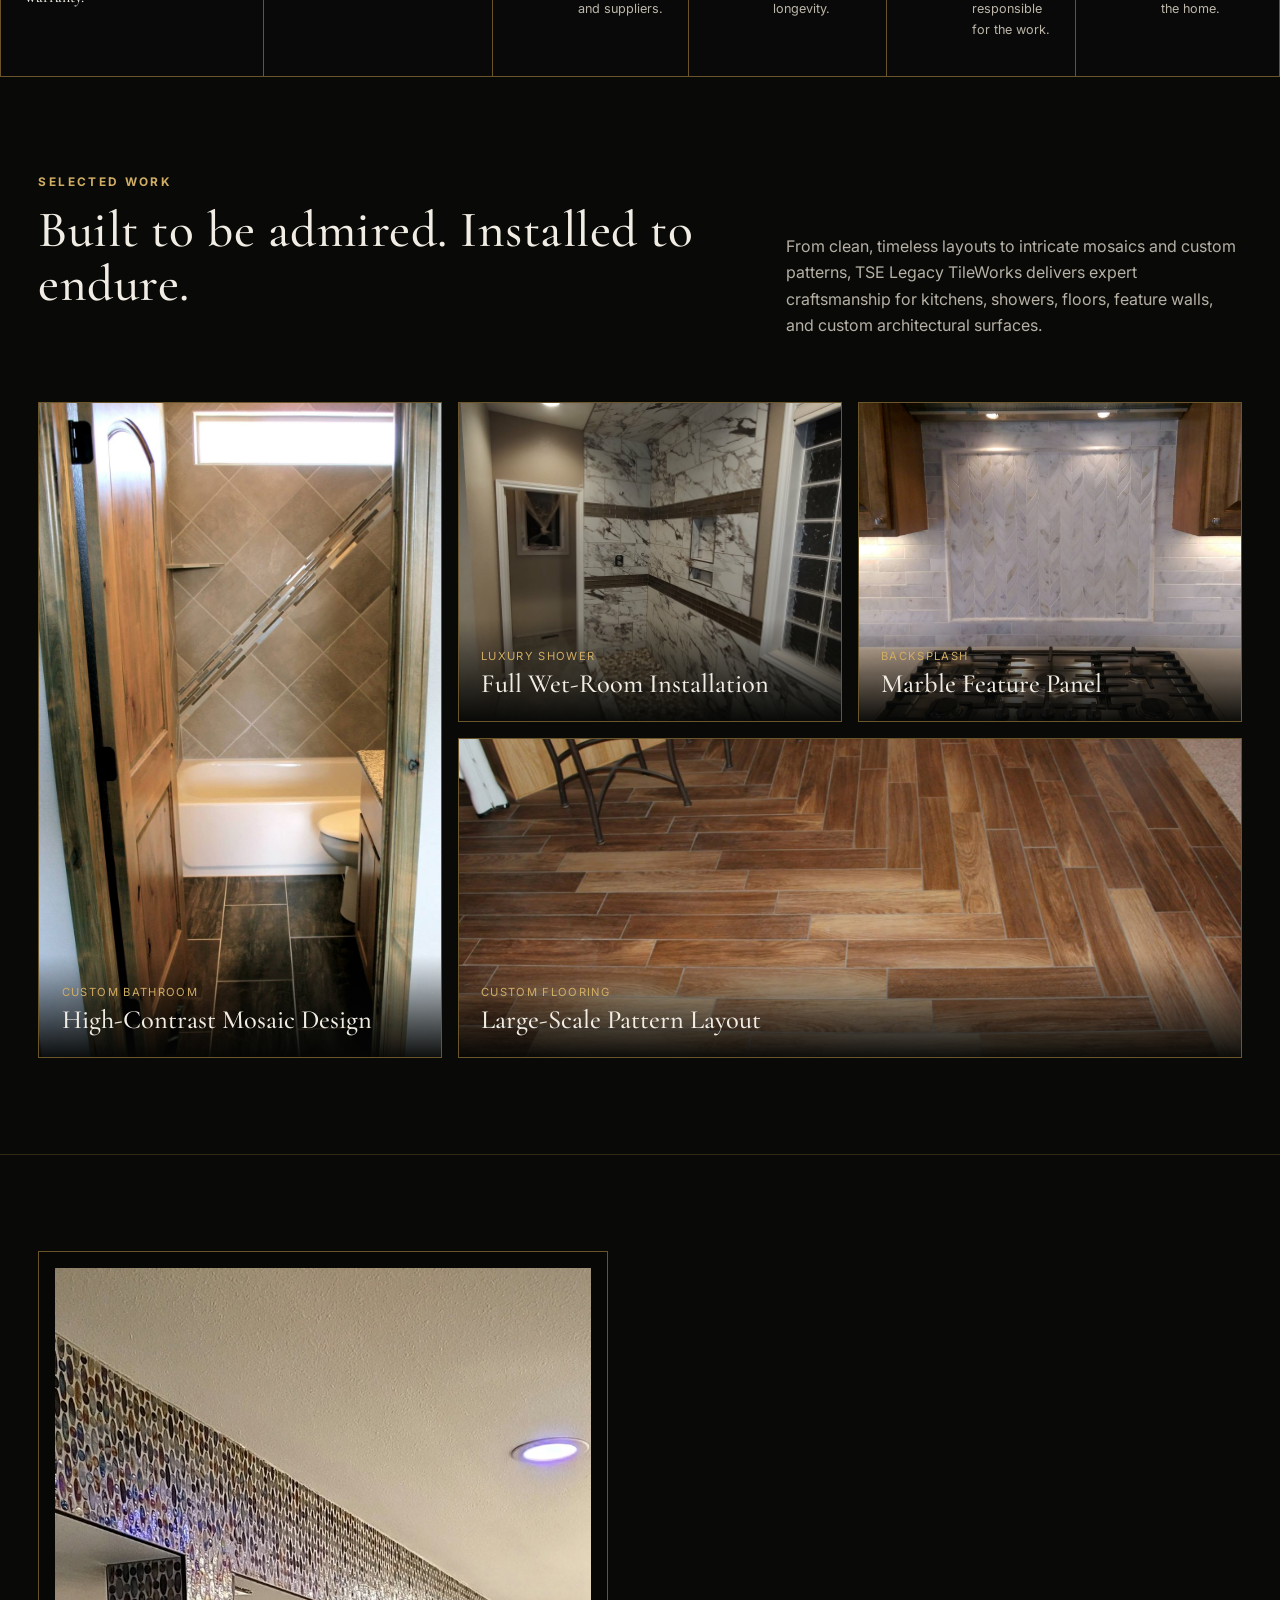
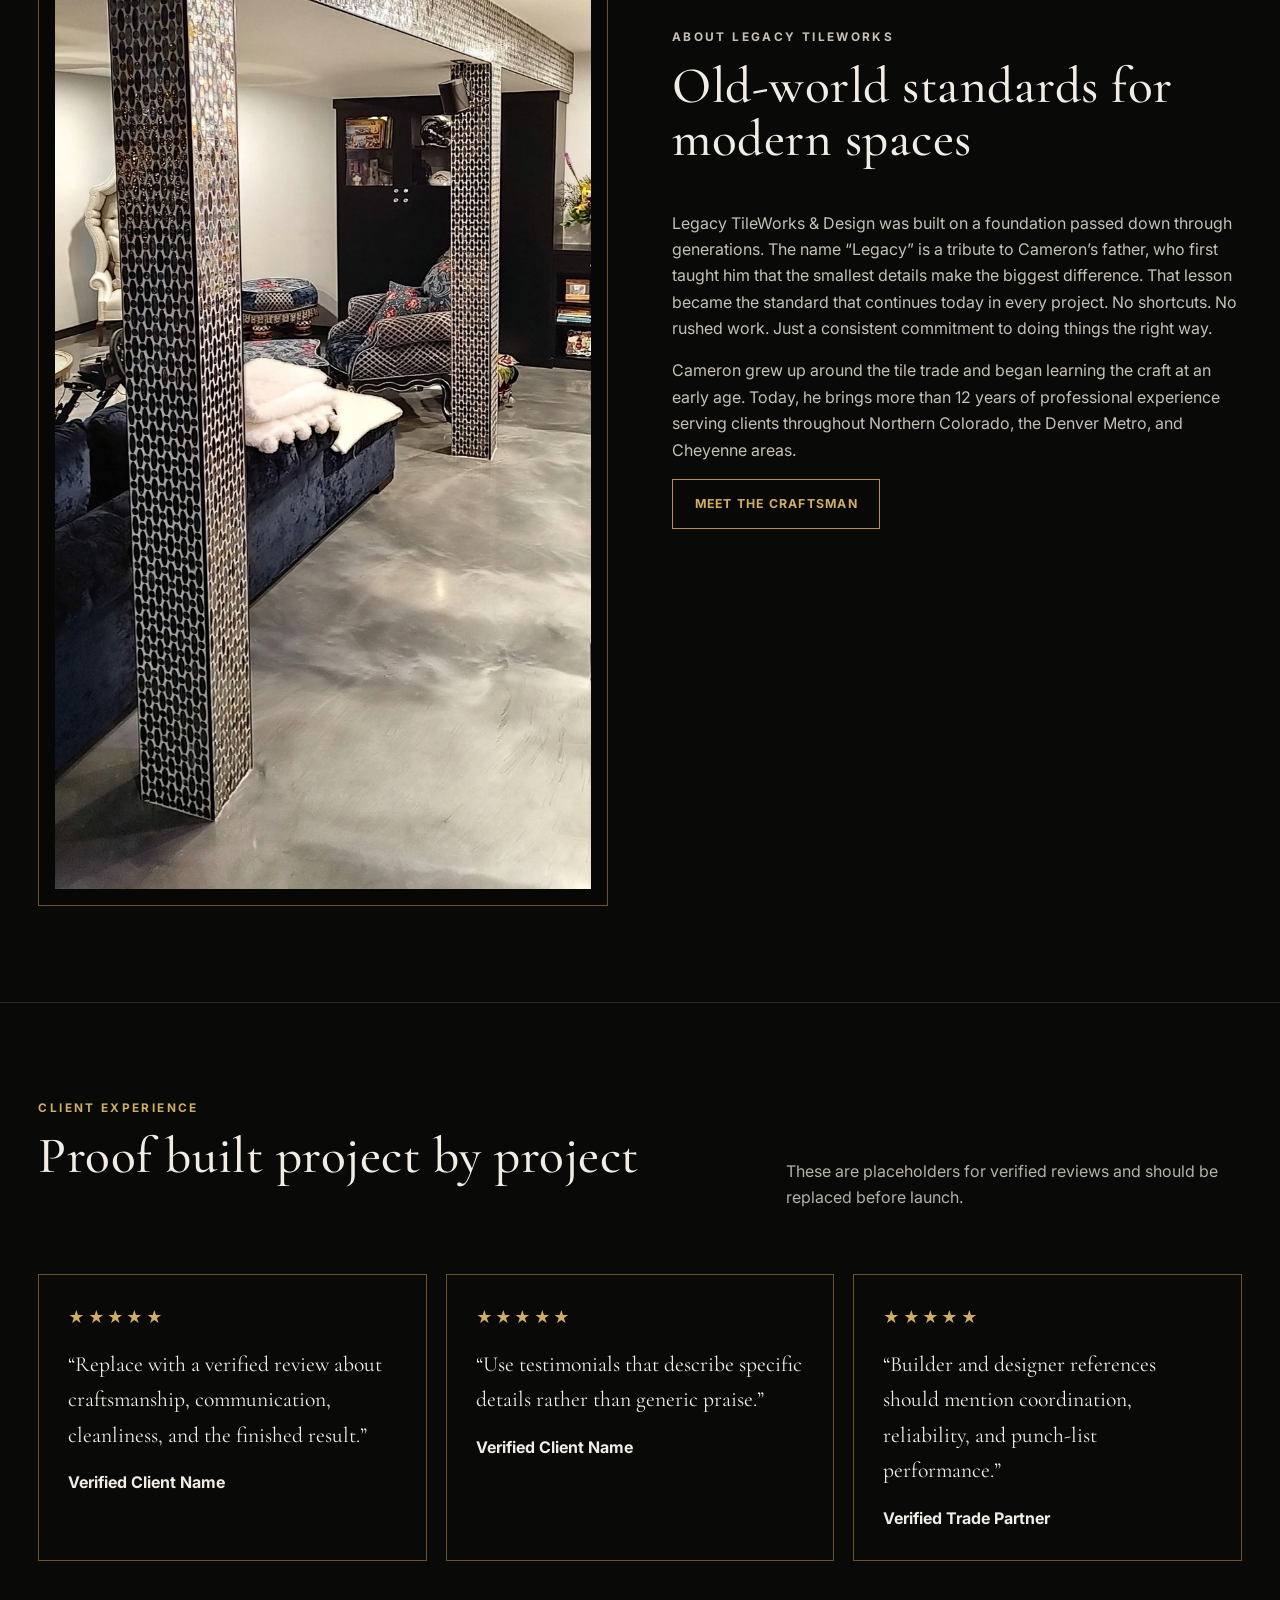
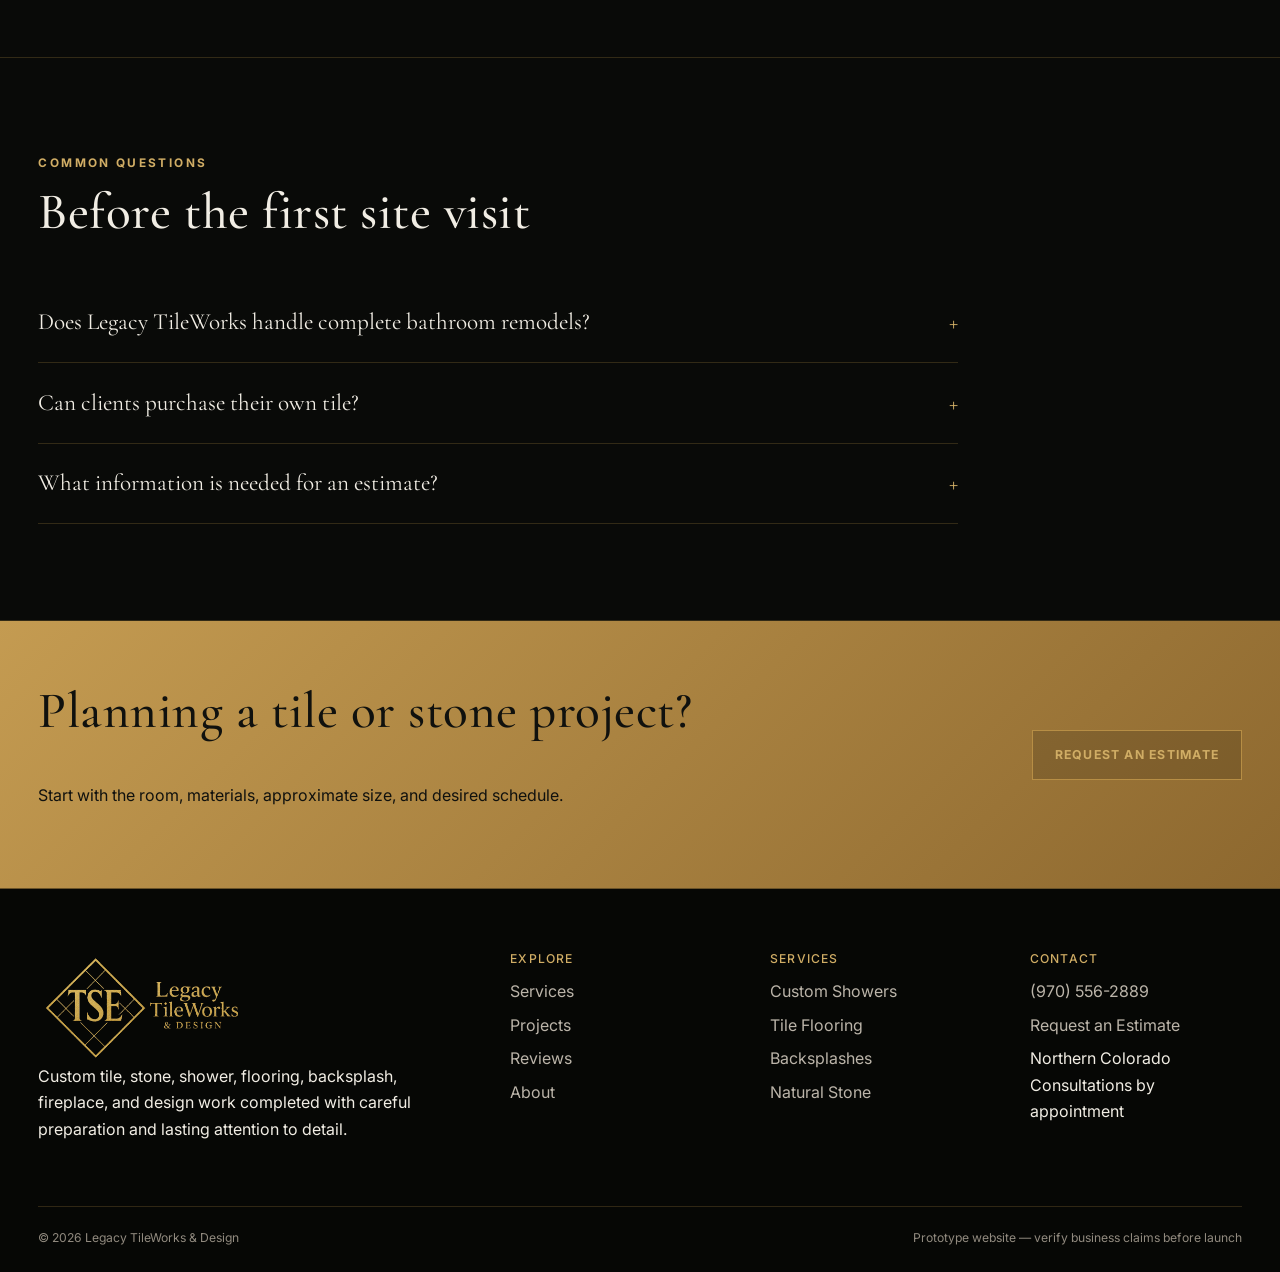
==== commit f1b2b8b9: "Add files via upload" ====
--- a/index.html
+++ b/index.html
@@ -48,13 +48,13 @@
 <section class="hero">
   <div class="container hero-grid">
     <div class="hero-copy">
-      <p class="eyebrow">Master Tile Mason • Northern Colorado</p>
+      <p class="eyebrow">Precision TileWorks • Northern Colorado</p>
       <h1 class="hero-title">Master Tile <span class="gold-line">Craftsmanship</span> Built to Last</h1>
       <div class="hero-rule"><span></span></div>
-      <p>Custom tile, stone, mosaic, and architectural installations for homeowners, builders, and designers who expect precise layouts, distinctive materials, and lasting craftsmanship.</p>
+      <p>Generational legacy built on detail, durability, and doing the job right the first time. Every installation is backed by a lifetime labor warranty because quality should last the test of time.</p>
       <div class="hero-actions">
         <a class="btn btn-gold" href="projects.html">View Our Work →</a>
-        <a class="btn btn-outline" href="services.html">Our Services</a>
+        <a class="btn btn-outline" href="contact.html#estimate">Start your Project</a>
       </div>
     </div>
     <div class="hero-image">
@@ -65,12 +65,12 @@
 <section class="services-strip"><article class="service-mini">
       <img src="assets/icons/shower.svg" alt="">
       <h3>Custom Showers</h3>
-      <p>Custom showers built with precise layout and waterproof integrity.</p>
+      <p>Precision custom showers built with integrity.</p>
       <a href="service-showers.html">Learn More →</a>
     </article><article class="service-mini">
       <img src="assets/icons/flooring.svg" alt="">
       <h3>Tile Flooring</h3>
-      <p>Beautiful, durable floors installed with disciplined preparation.</p>
+      <p>Beautiful, durable floors installed with meticulous preparation.</p>
       <a href="service-flooring.html">Learn More →</a>
     </article><article class="service-mini">
       <img src="assets/icons/backsplash.svg" alt="">
@@ -85,21 +85,33 @@
     </article><article class="service-mini">
       <img src="assets/icons/fireplace.svg" alt="">
       <h3>Fireplaces & Feature Walls</h3>
-      <p>Custom surrounds and feature walls designed to become focal points.</p>
+      <p>Custom surrounds and feature walls designed to draw attention.</p>
       <a href="services.html#features">Learn More →</a>
     </article><article class="service-mini">
       <img src="assets/icons/design.svg" alt="">
       <h3>Custom Designs</h3>
-      <p>Design-only consultations or complete design-to-installation service for patterns, mosaics, inlays, and one-of-a-kind details.</p>
+      <p>Design-only consultations or complete design-to-installation services for patterns, mosaics, inlays, and one-of-a-kind details.</p>
       <a href="service-custom-design.html">Learn More →</a>
     </article></section>
 <section class="why"><div class="why-grid">
-<div class="why-title"><h2>Why Choose<br><span>Legacy TileWorks?</span></h2></div><article class="why-item"><img src="assets/icons/craft.svg" alt=""><div><h4>Master Craftsmanship</h4><p>Expert installation with meticulous attention to detail.</p></div></article><article class="why-item"><img src="assets/icons/quality.svg" alt=""><div><h4>Quality Materials</h4><p>Products selected from trusted manufacturers and suppliers.</p></div></article><article class="why-item"><img src="assets/icons/durable.svg" alt=""><div><h4>Built to Last</h4><p>Preparation, waterproofing, and installation methods intended for longevity.</p></div></article><article class="why-item"><img src="assets/icons/service.svg" alt=""><div><h4>Personal Service</h4><p>Clients communicate directly with the craftsman responsible for the work.</p></div></article><article class="why-item"><img src="assets/icons/reliable.svg" alt=""><div><h4>Reliable Process</h4><p>Clear expectations, schedule communication, and respect for the home.</p></div></article></div></section>
+<div class="why-title"><h2>Our Legacy Standard</h2>
+  <h4>Five principles. One promise: craftsmanship built to last and backed by a lifetime labor warranty.</h4>
+
+</div><article class="why-item"><img src="assets/icons/craft.svg" alt="">
+  <div><h4>Master Craftsmanship</h4><p>Expert installation with meticulous attention to detail.</p></div>
+</article><article class="why-item"><img src="assets/icons/quality.svg" alt="">
+  <div><h4>Quality Materials</h4><p>Installation products selected from trusted manufacturers and suppliers.</p></div>
+</article><article class="why-item"><img src="assets/icons/durable.svg" alt=""><div>
+  <h4>Built to Last</h4><p>Preparation, waterproofing, and installation methods to ensure longevity.</p>
+</div></article><article class="why-item"><img src="assets/icons/service.svg" alt="">
+  <div><h4>Personal Service</h4><p>Clients communicate directly with the craftsman responsible for the work.</p></div>
+</article><article class="why-item"><img src="assets/icons/reliable.svg" alt=""><div><h4>Reliable Process</h4>
+  <p>Clear expectations, schedule communication, and respect for the home.</p></div></article></div></section>
 <section class="section portfolio-feature">
   <div class="container">
     <div class="section-heading">
-      <div><p class="eyebrow">Selected Work</p><h2>Built to be noticed. Installed to endure.</h2></div>
-      <p>From restrained stone layouts to complex mosaics and specialty patterns, Cameron’s work spans kitchens, showers, floors, feature walls, and custom architectural surfaces.</p>
+      <div><p class="eyebrow">Selected Work</p><h2>Built to be admired. Installed to endure.</h2></div>
+      <p>From clean, timeless layouts to intricate mosaics and custom patterns, TSE Legacy TileWorks delivers expert craftsmanship for kitchens, showers, floors, feature walls, and custom architectural surfaces.</p>
     </div>
     <div class="portfolio-showcase">
       <a class="portfolio-tile portfolio-tall" href="projects.html">
@@ -127,8 +139,9 @@
     <div class="about-copy">
       <p class="eyebrow">About Legacy TileWorks</p>
       <h2>Old-world standards for modern spaces</h2>
-      <p>Legacy TileWorks &amp; Design is positioned as a specialist tile and stone company led by Cameron Ramsey, a Master Tile Mason focused on preparation, balanced layout, clean transitions, and durable finish work.</p>
-      <p>The final site should include Cameron’s verified years of experience, credentials, apprenticeship history, specialties, service radius, warranty, and operating model.</p>
+      <p>Legacy TileWorks &amp; Design was built on a foundation passed down through generations. The name “Legacy” is a tribute to Cameron’s father, who first taught him that the smallest details make the biggest difference.
+That lesson became the standard that continues today in every project. No shortcuts. No rushed work. Just a consistent commitment to doing things the right way.</p>
+      <p>Cameron grew up around the tile trade and began learning the craft at an early age. Today, he brings more than 12 years of professional experience serving clients throughout Northern Colorado, the Denver Metro, and Cheyenne areas.</p>
       <a class="btn btn-outline" href="about.html">Meet the Craftsman</a>
     </div>
   </div>
